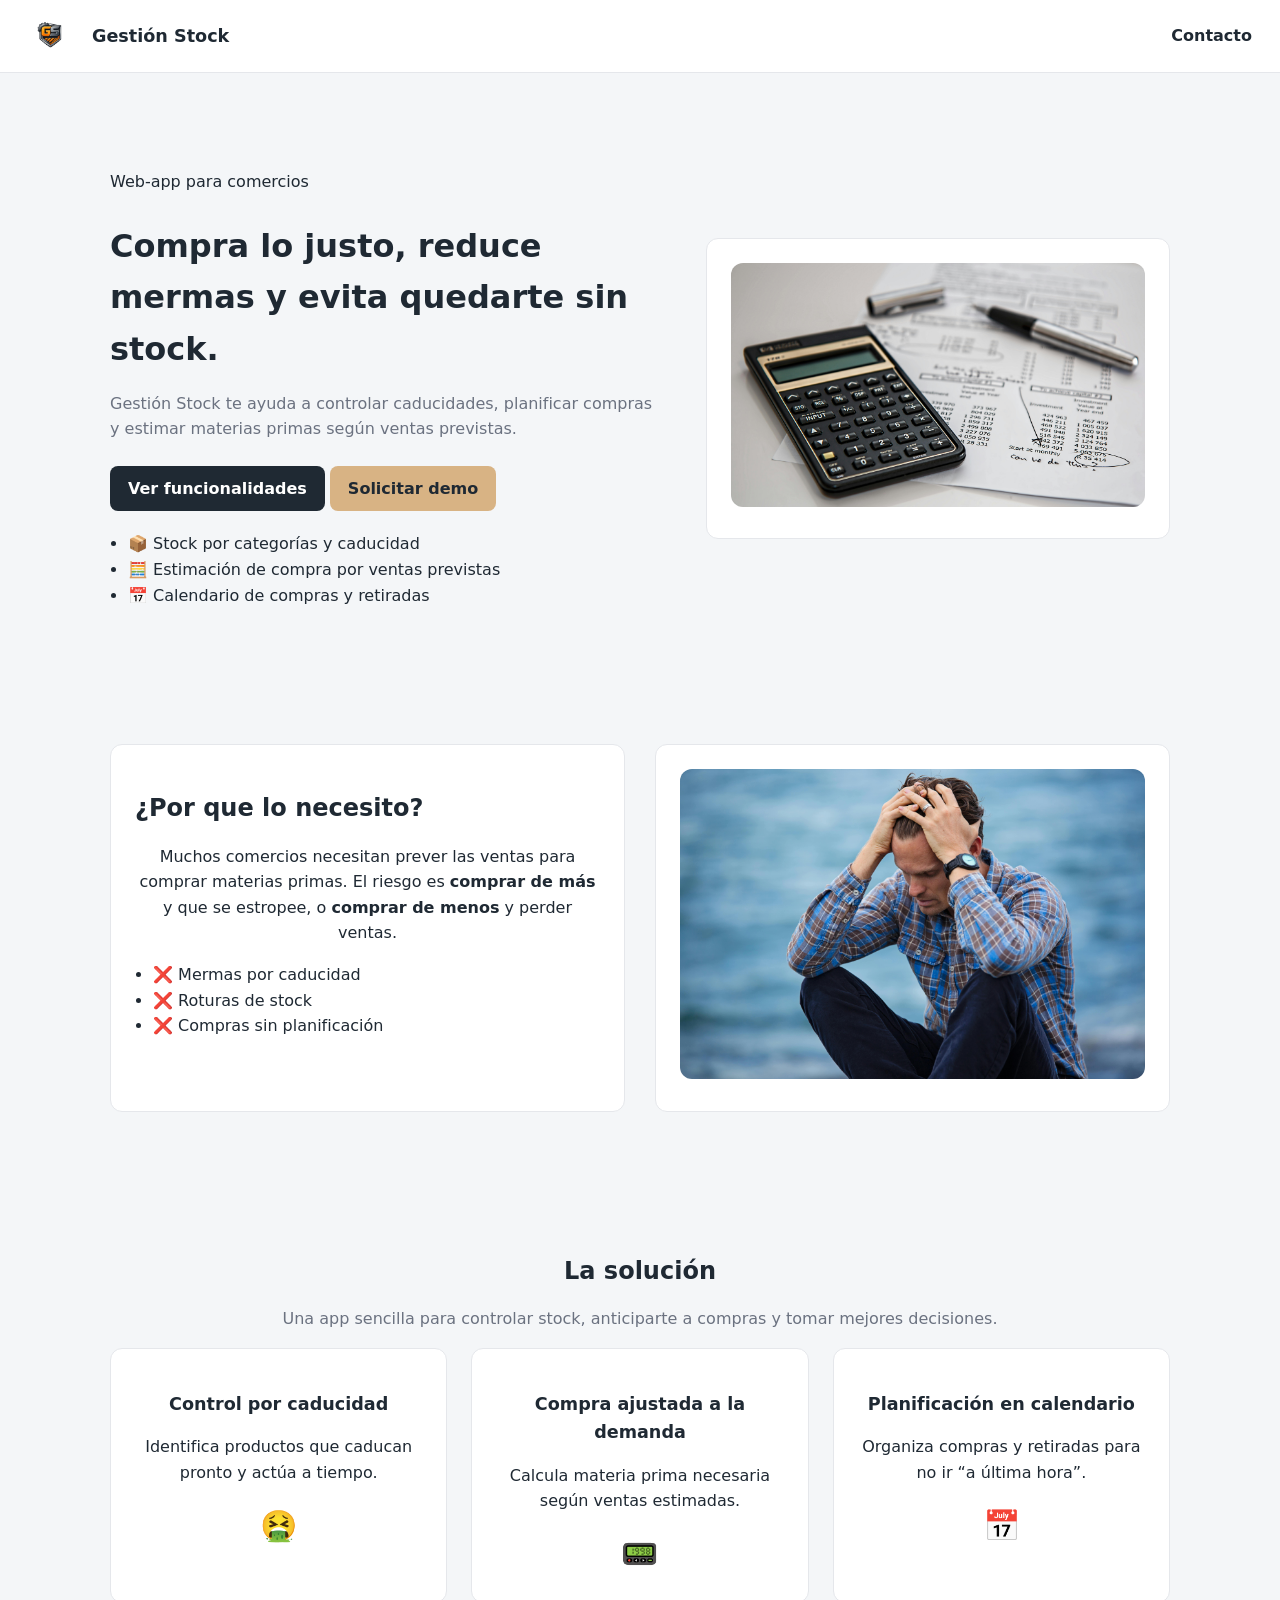
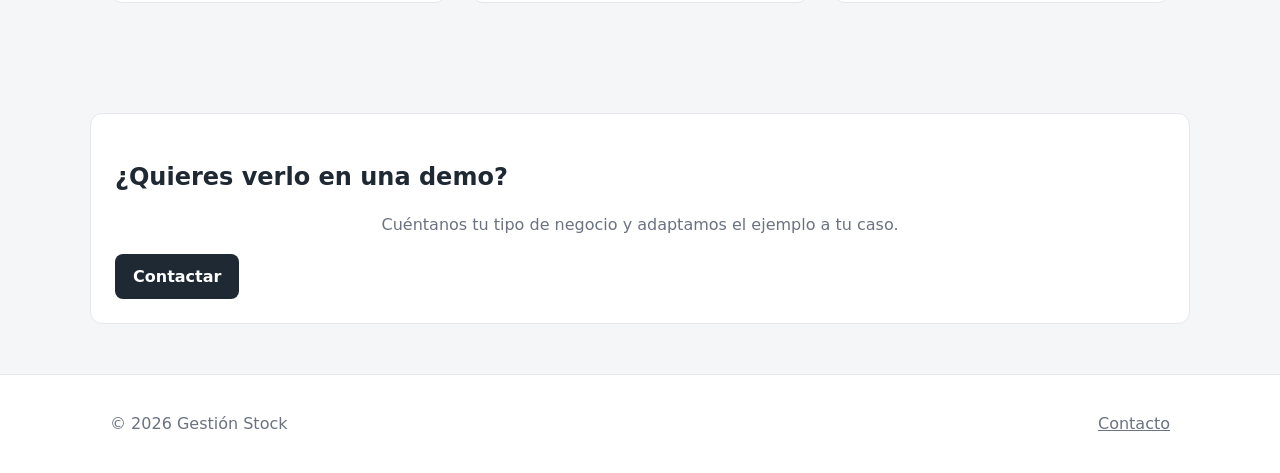
==== index.html @ fff8cac2 "Primera Version Stock" ====
<!DOCTYPE html>
<html lang="es">
<head>
  <meta charset="UTF-8" />
  <meta name="viewport" content="width=device-width, initial-scale=1.0" />
  <title>Gestión Stock | Reduce mermas y compras mejor</title>
  <link rel="stylesheet" href="css/styles.css" />
</head>
<body>

  <!-- TOPBAR (misma en las 3 páginas) -->
  <header class="topbar">
    <a class="brand" href="index.html" aria-label="Gestión Stock - Inicio">
      <img class="brand__logo" src="img/logo.png" alt="Logo GS" />
      <span class="brand__name">Gestión Stock</span>
    </a>

    <nav class="topnav" aria-label="Navegación principal">
  
      <a class="topnav__link" href="contacto.html">Contacto</a>
    </nav>
  </header>

  <main>
    <!-- HERO -->
    <section class="section section--hero">
      <div class="container hero">
        <div class="hero__text">
          <p class="kicker">Web-app para comercios</p>
          <h1 class="title">
            Compra lo justo, reduce mermas y evita quedarte sin stock.
          </h1>
          <p class="subtitle">
            Gestión Stock te ayuda a controlar caducidades, planificar compras y estimar materias primas según ventas previstas.
          </p>

          <div class="actions">
            <a class="btn btn--primary" href="funcion.html">Ver funcionalidades</a>
            <a class="btn btn--secondary" href="contacto.html">Solicitar demo</a>
          </div>

          <ul class="bullets">
            <li>📦 Stock por categorías y caducidad</li>
            <li>🧮 Estimación de compra por ventas previstas</li>
            <li>📅 Calendario de compras y retiradas</li>
          </ul>
        </div>

        <!-- HUECO IMAGEN HERO (mockup de dashboard/app) -->
        <div class="hero__media card">
          <img
            class="media__img"
            src="img/calculadora.jpg"
            alt="Calculadora"
          />
          <!-- Si aún no tienes imagen, puedes comentar la etiqueta img y dejar solo el contenedor -->
        </div>
      </div>
    </section>

    <!-- PROBLEMA -->
    <section class="section">
      <div class="container two-col">
        <div class="card">
          <h2 class="h2">¿Por que lo necesito? </h2>
          <p class="p">
            Muchos comercios necesitan prever las ventas para comprar materias primas.
            El riesgo es <strong>comprar de más</strong> y que se estropee, o <strong>comprar de menos</strong> y perder ventas.
          </p>
          <ul class="list">
            <li>❌ Mermas por caducidad</li>
            <li>❌ Roturas de stock</li>
            <li>❌ Compras sin planificación</li>
          </ul>
        </div>

        <!-- HUECO IMAGEN PROBLEMA (foto/ilustración) -->
        <div class="card media">
          <img
            class="media__img"
            src="img/preocupado.jpg"
            alt="preocupado"
          />
        </div>
      </div>
    </section>

    <!-- SOLUCIÓN / BENEFICIOS -->
    <section class="section">
      <div class="container">
        <h2 class="h2 center">La solución</h2>
        <p class="p center muted">
          Una app sencilla para controlar stock, anticiparte a compras y tomar mejores decisiones.
        </p>

        <div class="grid3">
          <article class="card">
            <h3 class="h3">Control por caducidad</h3>
            <p class="p">Identifica productos que caducan pronto y actúa a tiempo.</p>
            <!-- icono vomito-->
            <div class = "icon">&#x1F92E;</div>
          </article>

          <article class="card">
            <h3 class="h3">Compra ajustada a la demanda</h3>
            <p class="p">Calcula materia prima necesaria según ventas estimadas.</p>
            <!-- icono calculadora-->
            <div class="icon">&#x1F4DF;</div>
            
          </article>

          <article class="card">
            <h3 class="h3">Planificación en calendario</h3>
            <p class="p">Organiza compras y retiradas para no ir “a última hora”.</p>
            <!-- icono calendario -->
            <div class="icon">&#x1F4C5;</div>
          </article>
        </div>
      </div>
    </section>

    <!-- CTA FINAL -->
    <section class="section section--cta">
      <div class="container cta card">
        <div>
          <h2 class="h2">¿Quieres verlo en una demo?</h2>
          <p class="p muted">Cuéntanos tu tipo de negocio y adaptamos el ejemplo a tu caso.</p>
        </div>
        <a class="btn btn--primary" href="contacto.html">Contactar</a>
      </div>
    </section>
  </main>

  <footer class="footer">
    <div class="container footer__inner">
      <p class="muted">© 2026 Gestión Stock</p>
      <a class="muted" href="contacto.html">Contacto</a>
    </div>
  </footer>

</body>
</html>
---- css/styles.css ----
/* ============================= */
/* RESET BÁSICO Y ACCESIBILIDAD */
/* ============================= */

*,
*::before,
*::after {
  box-sizing: border-box;
}

html {
  font-size: 16px;
}

body {
  margin: 0;
  font-family: system-ui, -apple-system, BlinkMacSystemFont, "Segoe UI",
    Roboto, Arial, sans-serif;
  line-height: 1.6;
  background: #f4f6f8;
  color: #1f2933;
}

/* ============================= */
/* VARIABLES */
/* ============================= */

:root {
  --color-primary: #1f2933;
  --color-accent: #d8b384;
  --color-border: #e5e7eb;
  --color-muted: #6b7280;
  --color-white: #ffffff;
  --radius: 12px;
  --container-width: 1100px;
}

/* ============================= */
/* CONTAINER */
/* ============================= */

.container {
  max-width: var(--container-width);
  margin: 0 auto;
  padding: 0 20px;
}

/* ============================= */
/* TOPBAR */
/* ============================= */

.topbar {
  background: var(--color-white);
  border-bottom: 1px solid var(--color-border);
}

.topbar .container,
.topbar {
  display: flex;
  align-items: center;
  justify-content: space-between;
  padding: 16px 20px;
}

.brand {
  display: flex;
  align-items: center;
  gap: 12px;
  text-decoration: none;
  color: var(--color-primary);
}

.brand__logo {
  height: 40px;
  width: auto;
}

.brand__name {
  font-weight: 700;
  font-size: 1.1rem;
}

/* ============================= */
/* NAV */
/* ============================= */

.topnav {
  display: flex;
  gap: 20px;
}

.topnav__link {
  text-decoration: none;
  font-weight: 600;
  color: var(--color-primary);
  padding: 6px 8px;
  border-radius: 6px;
}

.topnav__link:hover {
  background: #f0f2f5;
}

.topnav__link--active {
  background: var(--color-accent);
  color: var(--color-primary);
}

/* FOCUS ACCESIBLE */
.topnav__link:focus,
.btn:focus,
.input:focus,
.textarea:focus {
  outline: 3px solid var(--color-accent);
  outline-offset: 2px;
}

/* ============================= */
/* SECTIONS */
/* ============================= */

.section {
  padding: 60px 0;
}

.section--hero {
  padding-top: 80px;
}

.section--cta {
  padding: 50px 0;
}

/* ============================= */
/* TIPOGRAFÍA */
/* ============================= */

.title {
  font-size: 2rem;
  margin-bottom: 16px;
}

.subtitle {
  color: var(--color-muted);
  margin-bottom: 24px;
}

.h2 {
  font-size: 1.5rem;
  margin-bottom: 16px;
}

.h3 {
  font-size: 1.1rem;
  margin-bottom: 10px;
  text-align: center;
}

.p {
    text-align: center;
    margin-bottom: 16px;
}

.muted {
  color: var(--color-muted);
}

.center {
  text-align: center;
}

/* ============================= */
/* GRID SISTEMA */
/* ============================= */

.two-col {
  display: grid;
  grid-template-columns: 1fr 1fr;
  gap: 30px;
}

.grid3 {
  display: grid;
  grid-template-columns: repeat(3, 1fr);
  gap: 24px;
}

.features {
  display: flex;
  flex-direction: column;
  gap: 40px;
}

.feature {
  display: grid;
  grid-template-columns: 1fr 1fr;
  gap: 30px;
  align-items: center;
}

/* ============================= */
/* CARDS */
/* ============================= */

.card {
  background: var(--color-white);
  border: 1px solid var(--color-border);
  border-radius: var(--radius);
  padding: 24px;
}

/* ============================= */
/* HERO */
/* ============================= */

.hero {
  display: grid;
  grid-template-columns: 1.2fr 1fr;
  gap: 40px;
  align-items: center;
}

.hero__media img {
  width: 100%;
  border-radius: var(--radius);
}

/* ============================= */
/* IMÁGENES */
/* ============================= */

.media__img {
  width: 100%;
  border-radius: var(--radius);
}

.mini-img {
  margin-top: 12px;
  height: 40px;
  width: auto;
}
.icon{
    text-align: center;
    font-size: 30px;
    margin-top: 16px;
}
/* ============================= */
/* LISTAS */
/* ============================= */

.list {
  padding-left: 18px;
}

.bullets {
  padding-left: 18px;
  margin-top: 20px;
}

/* ============================= */
/* BOTONES */
/* ============================= */

.btn {
  display: inline-block;
  padding: 10px 18px;
  border-radius: 8px;
  text-decoration: none;
  font-weight: 600;
  border: none;
  cursor: pointer;
}

.btn--primary {
  background: var(--color-primary);
  color: var(--color-white);
}

.btn--primary:hover {
  opacity: 0.9;
}

.btn--secondary {
  background: var(--color-accent);
  color: var(--color-primary);
}

/* ============================= */
/* FORMULARIO */
/* ============================= */

.form {
  display: flex;
  flex-direction: column;
  gap: 16px;
}

.label {
  display: flex;
  flex-direction: column;
  font-weight: 600;
  gap: 6px;
}

.input,
.textarea {
  padding: 10px;
  border: 1px solid var(--color-border);
  border-radius: 8px;
  font-size: 1rem;
}

.checkbox {
  display: flex;
  align-items: center;
  gap: 8px;
  font-weight: 500;
}

/* ============================= */
/* FOOTER */
/* ============================= */

.footer {
  border-top: 1px solid var(--color-border);
  background: var(--color-white);
  padding: 20px 0;
}

.footer__inner {
  display: flex;
  justify-content: space-between;
  align-items: center;
}

/* ============================= */
/* RESPONSIVE */
/* ============================= */

@media (max-width: 900px) {
  .two-col,
  .hero,
  .feature,
  .grid3 {
    grid-template-columns: 1fr;
  }

  .topnav {
    gap: 12px;
  }

  .title {
    font-size: 1.6rem;
  }
}
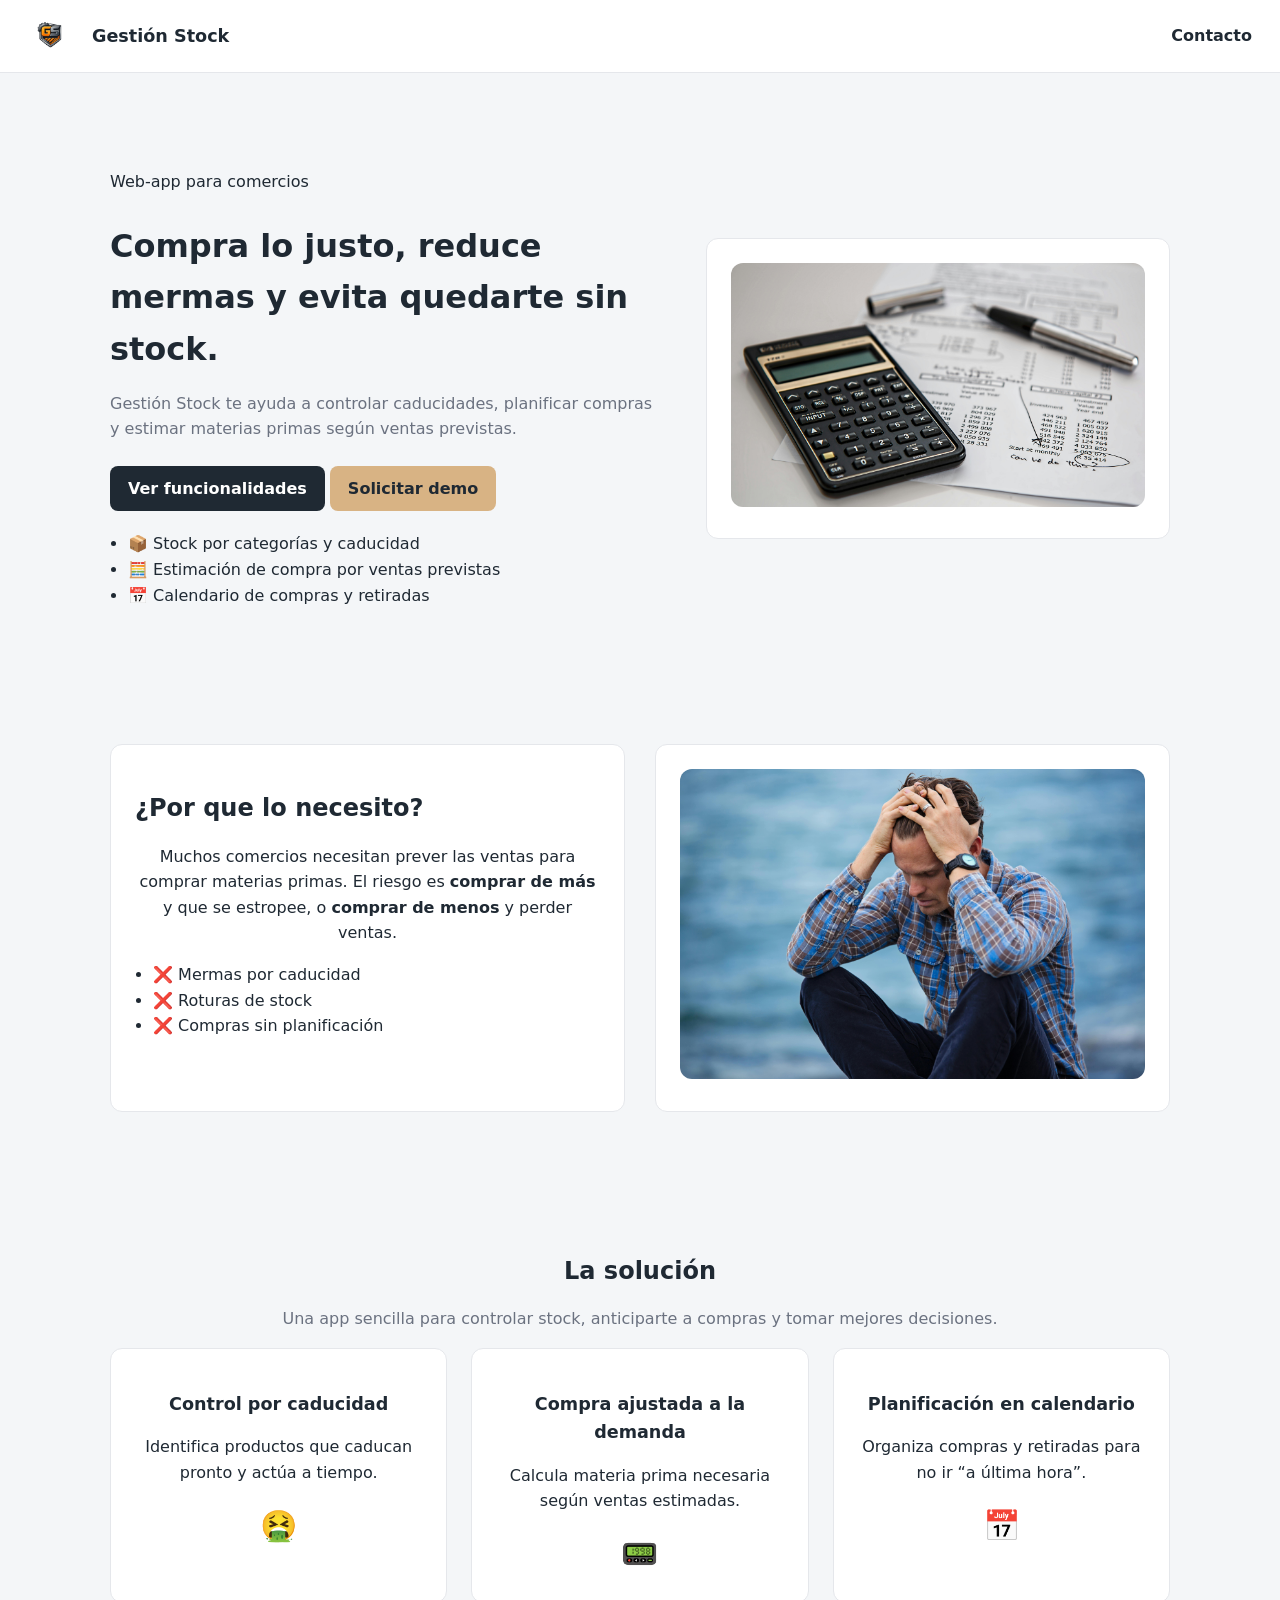
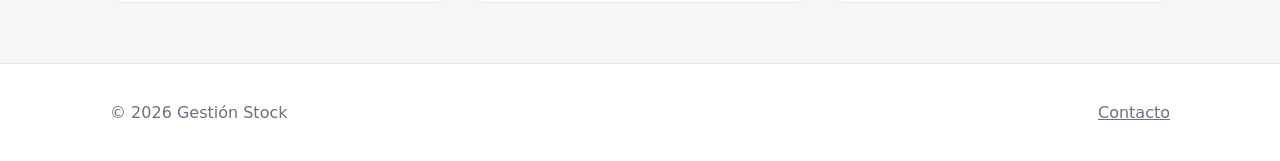
==== commit bcf723ab: "cambio imagenes, nueva pagina html(mantenimiento) y readme" ====
--- a/index.html
+++ b/index.html
@@ -8,7 +8,7 @@
 </head>
 <body>
 
-  <!-- TOPBAR (misma en las 3 páginas) -->
+  <!-- TOPBAR  -->
   <header class="topbar">
     <a class="brand" href="index.html" aria-label="Gestión Stock - Inicio">
       <img class="brand__logo" src="img/logo.png" alt="Logo GS" />
@@ -46,14 +46,14 @@
           </ul>
         </div>
 
-        <!-- HUECO IMAGEN HERO (mockup de dashboard/app) -->
+        <!-- HUECO IMAGEN HERO -->
         <div class="hero__media card">
           <img
             class="media__img"
             src="img/calculadora.jpg"
             alt="Calculadora"
           />
-          <!-- Si aún no tienes imagen, puedes comentar la etiqueta img y dejar solo el contenedor -->
+          
         </div>
       </div>
     </section>
@@ -74,7 +74,7 @@
           </ul>
         </div>
 
-        <!-- HUECO IMAGEN PROBLEMA (foto/ilustración) -->
+        <!-- HUECO IMAGEN PROBLEMA -->
         <div class="card media">
           <img
             class="media__img"
@@ -97,14 +97,12 @@
           <article class="card">
             <h3 class="h3">Control por caducidad</h3>
             <p class="p">Identifica productos que caducan pronto y actúa a tiempo.</p>
-            <!-- icono vomito-->
             <div class = "icon">&#x1F92E;</div>
           </article>
 
           <article class="card">
             <h3 class="h3">Compra ajustada a la demanda</h3>
             <p class="p">Calcula materia prima necesaria según ventas estimadas.</p>
-            <!-- icono calculadora-->
             <div class="icon">&#x1F4DF;</div>
             
           </article>
@@ -112,21 +110,9 @@
           <article class="card">
             <h3 class="h3">Planificación en calendario</h3>
             <p class="p">Organiza compras y retiradas para no ir “a última hora”.</p>
-            <!-- icono calendario -->
             <div class="icon">&#x1F4C5;</div>
           </article>
         </div>
-      </div>
-    </section>
-
-    <!-- CTA FINAL -->
-    <section class="section section--cta">
-      <div class="container cta card">
-        <div>
-          <h2 class="h2">¿Quieres verlo en una demo?</h2>
-          <p class="p muted">Cuéntanos tu tipo de negocio y adaptamos el ejemplo a tu caso.</p>
-        </div>
-        <a class="btn btn--primary" href="contacto.html">Contactar</a>
       </div>
     </section>
   </main>
--- a/css/styles.css
+++ b/css/styles.css
@@ -1,6 +1,5 @@
-/* ============================= */
+
 /* RESET BÁSICO Y ACCESIBILIDAD */
-/* ============================= */
 
 *,
 *::before,
@@ -21,9 +20,9 @@
   color: #1f2933;
 }
 
-/* ============================= */
+
 /* VARIABLES */
-/* ============================= */
+
 
 :root {
   --color-primary: #1f2933;
@@ -35,9 +34,9 @@
   --container-width: 1100px;
 }
 
-/* ============================= */
+
 /* CONTAINER */
-/* ============================= */
+
 
 .container {
   max-width: var(--container-width);
@@ -45,9 +44,9 @@
   padding: 0 20px;
 }
 
-/* ============================= */
+
 /* TOPBAR */
-/* ============================= */
+
 
 .topbar {
   background: var(--color-white);
@@ -80,9 +79,9 @@
   font-size: 1.1rem;
 }
 
-/* ============================= */
+
 /* NAV */
-/* ============================= */
+
 
 .topnav {
   display: flex;
@@ -115,9 +114,9 @@
   outline-offset: 2px;
 }
 
-/* ============================= */
+
 /* SECTIONS */
-/* ============================= */
+
 
 .section {
   padding: 60px 0;
@@ -131,9 +130,9 @@
   padding: 50px 0;
 }
 
-/* ============================= */
+
 /* TIPOGRAFÍA */
-/* ============================= */
+
 
 .title {
   font-size: 2rem;
@@ -169,9 +168,9 @@
   text-align: center;
 }
 
-/* ============================= */
+
 /* GRID SISTEMA */
-/* ============================= */
+
 
 .two-col {
   display: grid;
@@ -198,9 +197,9 @@
   align-items: center;
 }
 
-/* ============================= */
+
 /* CARDS */
-/* ============================= */
+
 
 .card {
   background: var(--color-white);
@@ -209,9 +208,9 @@
   padding: 24px;
 }
 
-/* ============================= */
+
 /* HERO */
-/* ============================= */
+
 
 .hero {
   display: grid;
@@ -225,9 +224,9 @@
   border-radius: var(--radius);
 }
 
-/* ============================= */
+
 /* IMÁGENES */
-/* ============================= */
+
 
 .media__img {
   width: 100%;
@@ -244,9 +243,9 @@
     font-size: 30px;
     margin-top: 16px;
 }
-/* ============================= */
+
 /* LISTAS */
-/* ============================= */
+
 
 .list {
   padding-left: 18px;
@@ -257,9 +256,9 @@
   margin-top: 20px;
 }
 
-/* ============================= */
+
 /* BOTONES */
-/* ============================= */
+
 
 .btn {
   display: inline-block;
@@ -285,9 +284,9 @@
   color: var(--color-primary);
 }
 
-/* ============================= */
+
 /* FORMULARIO */
-/* ============================= */
+
 
 .form {
   display: flex;
@@ -317,9 +316,9 @@
   font-weight: 500;
 }
 
-/* ============================= */
+
 /* FOOTER */
-/* ============================= */
+
 
 .footer {
   border-top: 1px solid var(--color-border);
@@ -333,9 +332,9 @@
   align-items: center;
 }
 
-/* ============================= */
+
 /* RESPONSIVE */
-/* ============================= */
+
 
 @media (max-width: 900px) {
   .two-col,
